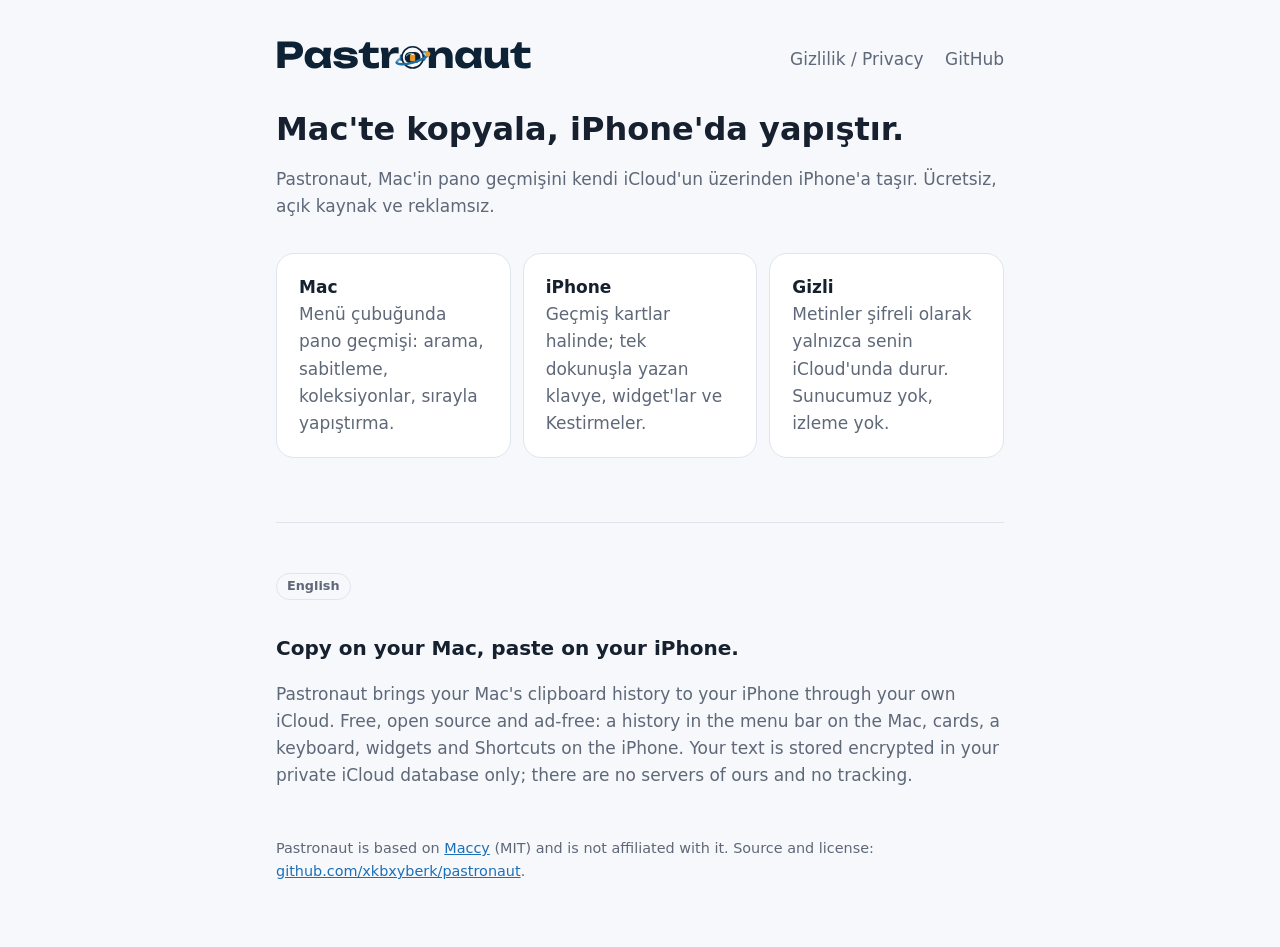
==== docs/site/index.html @ b5566099 "Release prep: privacy manifests, site and privacy policy, README, setup guide edge - PrivacyInfo.xcp" ====
<!doctype html>
<html lang="tr">
<head>
  <meta charset="utf-8">
  <meta name="viewport" content="width=device-width, initial-scale=1">
  <title>Pastronaut</title>
  <meta name="description" content="Mac'te kopyaladığın her şey, iCloud üzerinden iPhone'da. Ücretsiz ve açık kaynak.">
  <link rel="stylesheet" href="style.css">
</head>
<body>
<main>
  <header>
    <span>
      <img class="wordmark light" src="wordmark-light.svg" alt="Pastronaut">
      <img class="wordmark dark" src="wordmark-dark.svg" alt="Pastronaut">
    </span>
    <nav>
      <a href="privacy.html">Gizlilik / Privacy</a>
      <a href="https://github.com/xkbxyberk/pastronaut">GitHub</a>
    </nav>
  </header>

  <h1>Mac'te kopyala, iPhone'da yapıştır.</h1>
  <p class="muted">Pastronaut, Mac'in pano geçmişini kendi iCloud'un üzerinden iPhone'a taşır. Ücretsiz, açık kaynak ve reklamsız.</p>

  <div class="grid">
    <div class="card"><strong>Mac</strong><br><span class="muted">Menü çubuğunda pano geçmişi: arama, sabitleme, koleksiyonlar, sırayla yapıştırma.</span></div>
    <div class="card"><strong>iPhone</strong><br><span class="muted">Geçmiş kartlar halinde; tek dokunuşla yazan klavye, widget'lar ve Kestirmeler.</span></div>
    <div class="card"><strong>Gizli</strong><br><span class="muted">Metinler şifreli olarak yalnızca senin iCloud'unda durur. Sunucumuz yok, izleme yok.</span></div>
  </div>

  <hr>

  <span class="lang">English</span>
  <h2>Copy on your Mac, paste on your iPhone.</h2>
  <p class="muted">Pastronaut brings your Mac's clipboard history to your iPhone through your own iCloud. Free, open source and ad-free: a history in the menu bar on the Mac, cards, a keyboard, widgets and Shortcuts on the iPhone. Your text is stored encrypted in your private iCloud database only; there are no servers of ours and no tracking.</p>

  <footer>
    Pastronaut is based on <a href="https://github.com/p0deje/Maccy">Maccy</a> (MIT) and is not affiliated with it.
    Source and license: <a href="https://github.com/xkbxyberk/pastronaut">github.com/xkbxyberk/pastronaut</a>.
  </footer>
</main>
</body>
</html>
---- docs/site/style.css ----
:root {
  --bg: #f6f8fb;
  --card: #ffffff;
  --text: #16202e;
  --muted: #5e6878;
  --accent: #1d6fb8;
  --line: #dfe5ee;
}
@media (prefers-color-scheme: dark) {
  :root {
    --bg: #0e1622;
    --card: #172233;
    --text: #e8eef6;
    --muted: #a3adbb;
    --accent: #7fb0ff;
    --line: #26344a;
  }
}
* { box-sizing: border-box; }
body {
  margin: 0;
  background: var(--bg);
  color: var(--text);
  font: 17px/1.6 -apple-system, BlinkMacSystemFont, "Segoe UI", system-ui, sans-serif;
}
main { max-width: 760px; margin: 0 auto; padding: 40px 16px 64px; }
header { display: flex; align-items: center; justify-content: space-between; gap: 16px; flex-wrap: wrap; margin-bottom: 32px; }
.wordmark { height: 30px; }
.wordmark.dark { display: none; }
@media (prefers-color-scheme: dark) {
  .wordmark.light { display: none; }
  .wordmark.dark { display: inline; }
}
nav a { color: var(--muted); text-decoration: none; margin-left: 16px; }
nav a:hover { color: var(--accent); }
h1 { font-size: 2rem; line-height: 1.2; margin: 0 0 8px; }
h2 { font-size: 1.25rem; margin: 32px 0 8px; }
p, li { color: var(--text); }
.muted { color: var(--muted); }
a { color: var(--accent); }
.card { background: var(--card); border: 1px solid var(--line); border-radius: 18px; padding: 20px 22px; margin: 16px 0; }
.grid { display: grid; grid-template-columns: repeat(auto-fit, minmax(220px, 1fr)); gap: 12px; }
.lang { display: inline-block; font-size: .8rem; font-weight: 600; color: var(--muted); border: 1px solid var(--line); border-radius: 99px; padding: 2px 10px; }
footer { margin-top: 48px; font-size: .9rem; color: var(--muted); }
hr { border: 0; border-top: 1px solid var(--line); margin: 48px 0; }
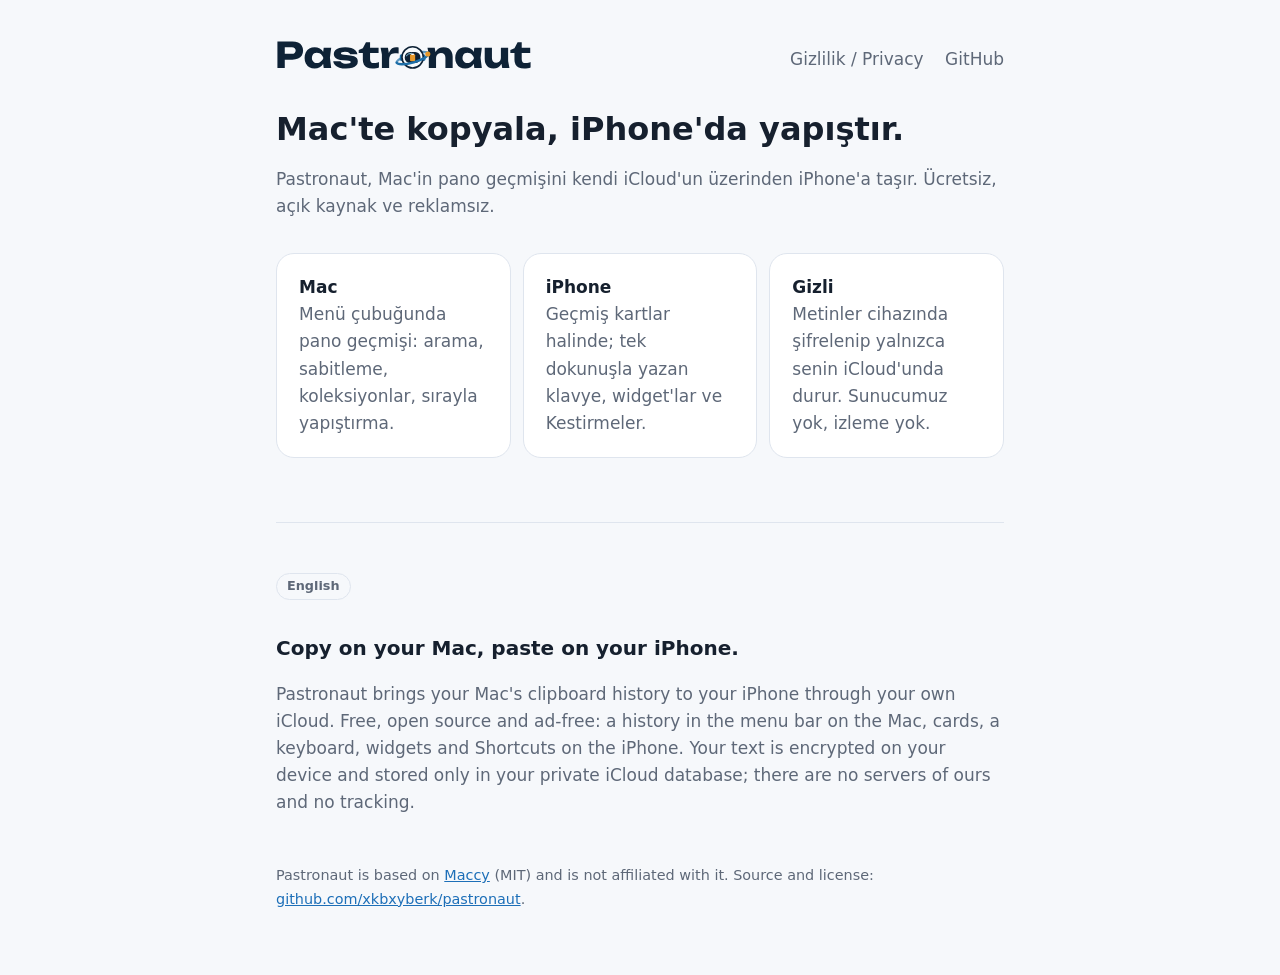
==== commit d0df1de4: "Privacy policy rewrite (English first, then Turkish); accurate encryption wording - docs/site/privac" ====
--- a/docs/site/index.html
+++ b/docs/site/index.html
@@ -26,14 +26,14 @@
   <div class="grid">
     <div class="card"><strong>Mac</strong><br><span class="muted">Menü çubuğunda pano geçmişi: arama, sabitleme, koleksiyonlar, sırayla yapıştırma.</span></div>
     <div class="card"><strong>iPhone</strong><br><span class="muted">Geçmiş kartlar halinde; tek dokunuşla yazan klavye, widget'lar ve Kestirmeler.</span></div>
-    <div class="card"><strong>Gizli</strong><br><span class="muted">Metinler şifreli olarak yalnızca senin iCloud'unda durur. Sunucumuz yok, izleme yok.</span></div>
+    <div class="card"><strong>Gizli</strong><br><span class="muted">Metinler cihazında şifrelenip yalnızca senin iCloud'unda durur. Sunucumuz yok, izleme yok.</span></div>
   </div>
 
   <hr>
 
   <span class="lang">English</span>
   <h2>Copy on your Mac, paste on your iPhone.</h2>
-  <p class="muted">Pastronaut brings your Mac's clipboard history to your iPhone through your own iCloud. Free, open source and ad-free: a history in the menu bar on the Mac, cards, a keyboard, widgets and Shortcuts on the iPhone. Your text is stored encrypted in your private iCloud database only; there are no servers of ours and no tracking.</p>
+  <p class="muted">Pastronaut brings your Mac's clipboard history to your iPhone through your own iCloud. Free, open source and ad-free: a history in the menu bar on the Mac, cards, a keyboard, widgets and Shortcuts on the iPhone. Your text is encrypted on your device and stored only in your private iCloud database; there are no servers of ours and no tracking.</p>
 
   <footer>
     Pastronaut is based on <a href="https://github.com/p0deje/Maccy">Maccy</a> (MIT) and is not affiliated with it.
--- a/docs/site/style.css
+++ b/docs/site/style.css
@@ -43,3 +43,14 @@
 .lang { display: inline-block; font-size: .8rem; font-weight: 600; color: var(--muted); border: 1px solid var(--line); border-radius: 99px; padding: 2px 10px; }
 footer { margin-top: 48px; font-size: .9rem; color: var(--muted); }
 hr { border: 0; border-top: 1px solid var(--line); margin: 48px 0; }
+.glance { background: var(--card); border: 1px solid var(--line); border-left: 4px solid var(--accent); border-radius: 14px; padding: 16px 20px; margin: 20px 0; }
+.glance ul { margin: 8px 0 0; padding-left: 20px; }
+.toc { columns: 2; column-gap: 32px; padding-left: 20px; font-size: .95rem; }
+@media (max-width: 560px) { .toc { columns: 1; } }
+.table-wrap { overflow-x: auto; margin: 16px 0; }
+table { width: 100%; border-collapse: collapse; font-size: .92rem; }
+th, td { text-align: left; vertical-align: top; padding: 8px 10px; border-bottom: 1px solid var(--line); }
+th { color: var(--muted); font-weight: 600; }
+.meta { font-size: .9rem; color: var(--muted); }
+h3 { font-size: 1.05rem; margin: 20px 0 6px; }
+section + section { margin-top: 8px; }
